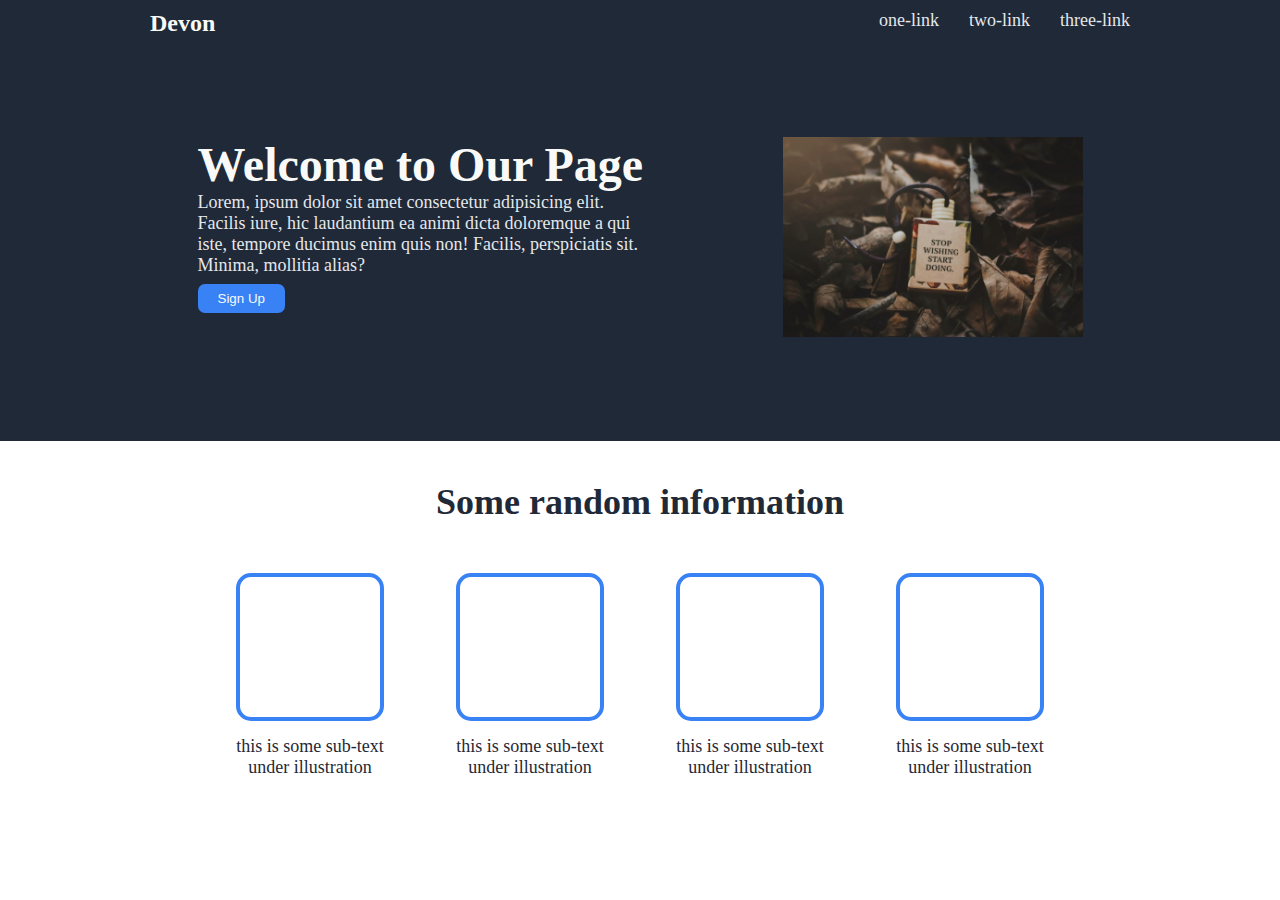
==== index.html @ 1d0a5dbd "created boxes section" ====
<!DOCTYPE html>
<html lang="en">

<head>
    <meta charset="UTF-8">
    <meta name="viewport" content="width=device-width, initial-scale=1.0">
    <link rel="stylesheet" href="style.css">
    <title>Document</title>
</head>

<body>
    <div class="header">
        <div class="header-top">
            <div class="header-logo">Devon</div>
            <ul>
                <li><a href="#">one-link</a></li>
                <li><a href="#">two-link</a></li>
                <li><a href="#">three-link</a></li>
            </ul>
        </div>
        <div class="header-body">
            <div class="header-left">
                <div class="title">
                    Welcome to Our Page
                </div>
                <div class="title-sub">
                    Lorem, ipsum dolor sit amet consectetur adipisicing elit. Facilis iure, hic laudantium ea animi dicta doloremque a qui iste, tempore ducimus enim quis non! Facilis, perspiciatis sit. Minima, mollitia alias?
                </div>
                <button>Sign Up</button>
            </div>
            <div class="header-right">
                <img src="./images/pexels-ihsan-adityawarman-2045600.jpg" alt="" srcset="">
            </div>
        </div>
    </div>
    <div class="first-section">
        <span class="info">Some random information</span>
        <div class="boxes">
            <div class="one-box">
                <div class="square"></div>
                <span class="sub-text">this is some sub-text under illustration</span>
            </div>
            <div class="one-box">
                <div class="square"></div>
                <span class="sub-text">this is some sub-text under illustration</span>
            </div>
            <div class="one-box">
                <div class="square"></div>
                <span class="sub-text">this is some sub-text under illustration</span>
            </div>
            <div class="one-box">
                <div class="square"></div>
                <span class="sub-text">this is some sub-text under illustration</span>
            </div>
        </div>
    </div>
</body>

</html>
---- style.css ----
*{
    margin: 0;
    padding: 0;
}
.header{
    color: white;
    background-color: #1f2937;
}
.header-top{
    display: flex;
    justify-content: space-between;
    margin: 0 150px;
    padding-top: 10px;
}
ul{
    display: flex;
    list-style-type: none;
    gap: 30px;
}
a{
    text-decoration: none;
    color: #e5e7eb;
    font-size: 18px;
}
.header-logo{
    font-size: 24px;
    color: #f9faf8;
    font-weight: 700;
}
.title{
    font-size: 48px;
    font-weight: 800;
    color: #f9faf8;
    max-width: 450px;
}
.title-sub{
    font-size: 18px;
    color: #e5e7eb;
    max-width: 450px;
}
.header-body{
    display: flex;
    padding: 100px 150px;
    justify-content: space-around;
    gap: 40px;
}
.header-right img{
    max-height: 200px;
}
button{
    border-radius: 7px;
    background-color: #3882f6;
    padding: 7px 20px;
    margin-top: 8px;
    border: none;
    color: #f9faf8;
}
.first-section{
    text-align: center;
    margin-top: 40px;
    color: #1f2937;
}
.info{
    font-size: 36px;
    font-weight: 800;
}
.boxes{
    display: flex;
    justify-content: center;
    align-items: center;
    margin: 50px 80px 100px 80px;
    gap: 20px;
}
.one-box{
    display: flex;
    flex-direction: column;
    align-items: center;
    max-width: 200px;
}
.square{
    border: 4px solid #3882f6;
    height: 140px;
    width: 140px;
    border-radius: 15px;
}
.sub-text{
    padding: 15px;
    font-size: 18px;
}
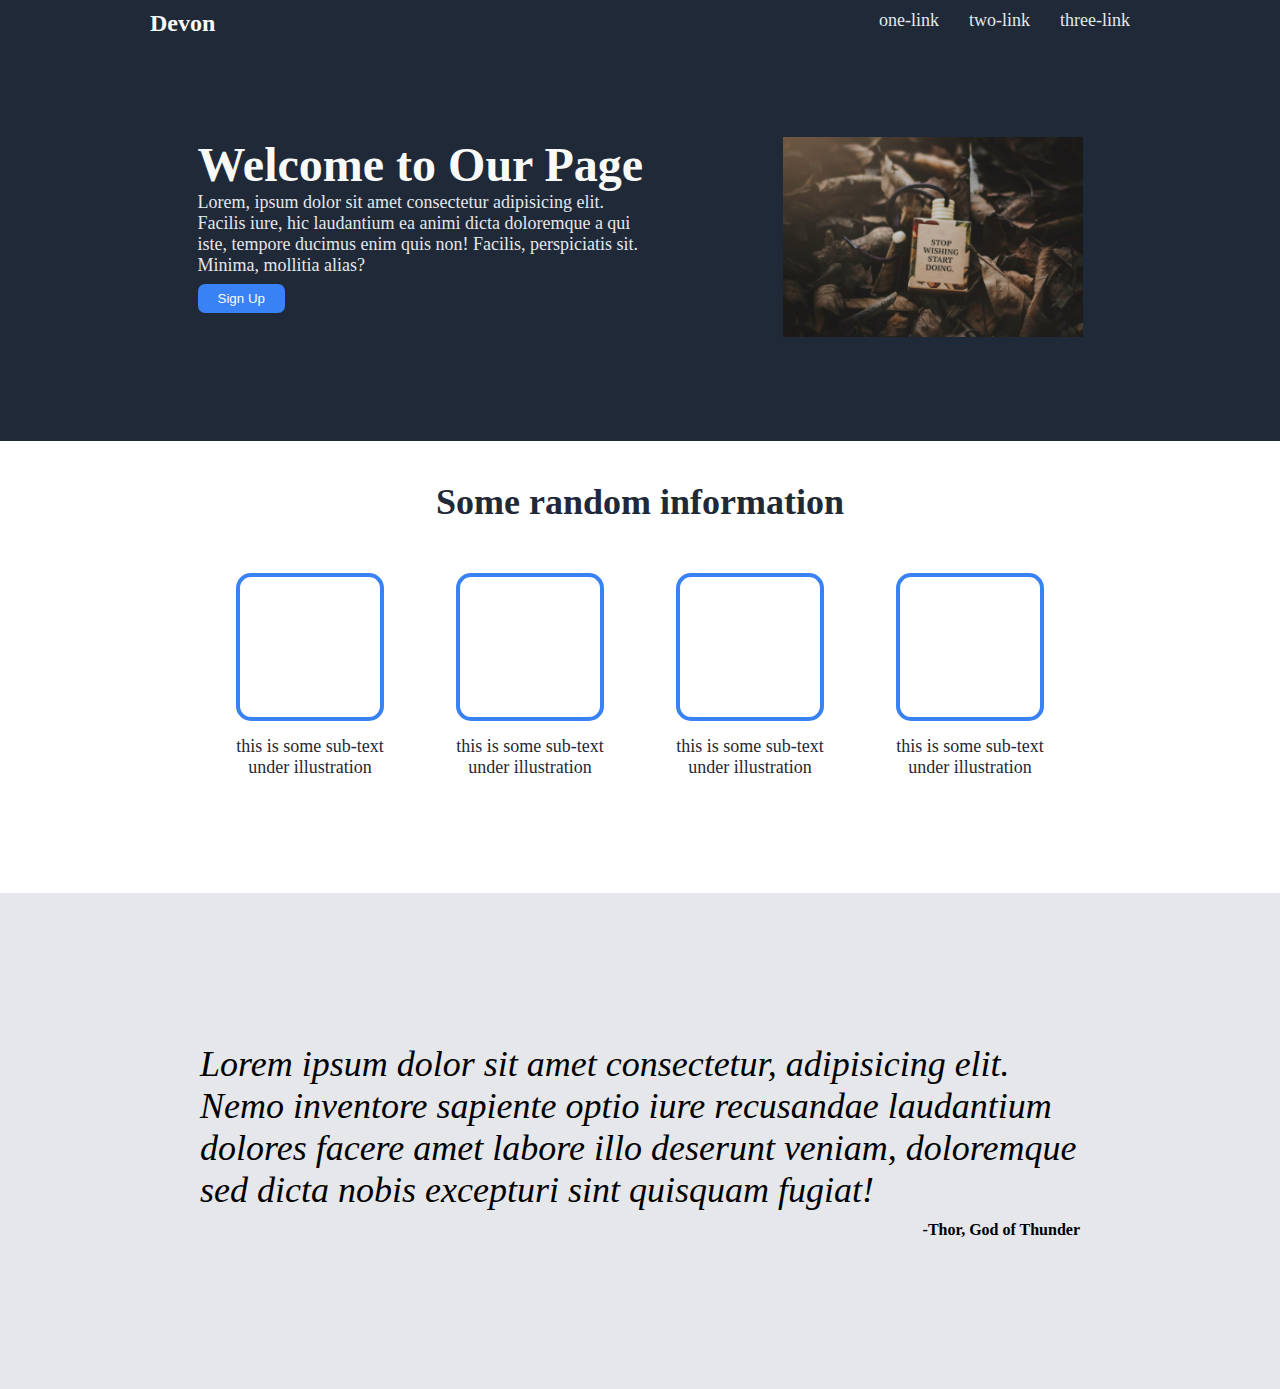
==== commit b4bab9de: "created quotes section" ====
--- a/index.html
+++ b/index.html
@@ -54,6 +54,12 @@
             </div>
         </div>
     </div>
+    <div class="second-section">
+        <div class="quote">
+            Lorem ipsum dolor sit amet consectetur, adipisicing elit. Nemo inventore sapiente optio iure recusandae laudantium dolores facere amet labore illo deserunt veniam, doloremque sed dicta nobis excepturi sint quisquam fugiat!
+        </div>
+        <span class="author">-Thor, God of Thunder</span>
+    </div>
 </body>
 
 </html>--- a/style.css
+++ b/style.css
@@ -86,4 +86,19 @@
 .sub-text{
     padding: 15px;
     font-size: 18px;
+}
+.second-section{
+    background-color: #e5e7eb;
+    padding: 150px 200px;
+    display: flex;
+    flex-direction: column;
+    gap: 10px;
+}
+.quote{
+    font-size: 36px;
+    font-style: italic;
+}
+.author{
+    font-weight: bold;
+    align-self: flex-end;
 }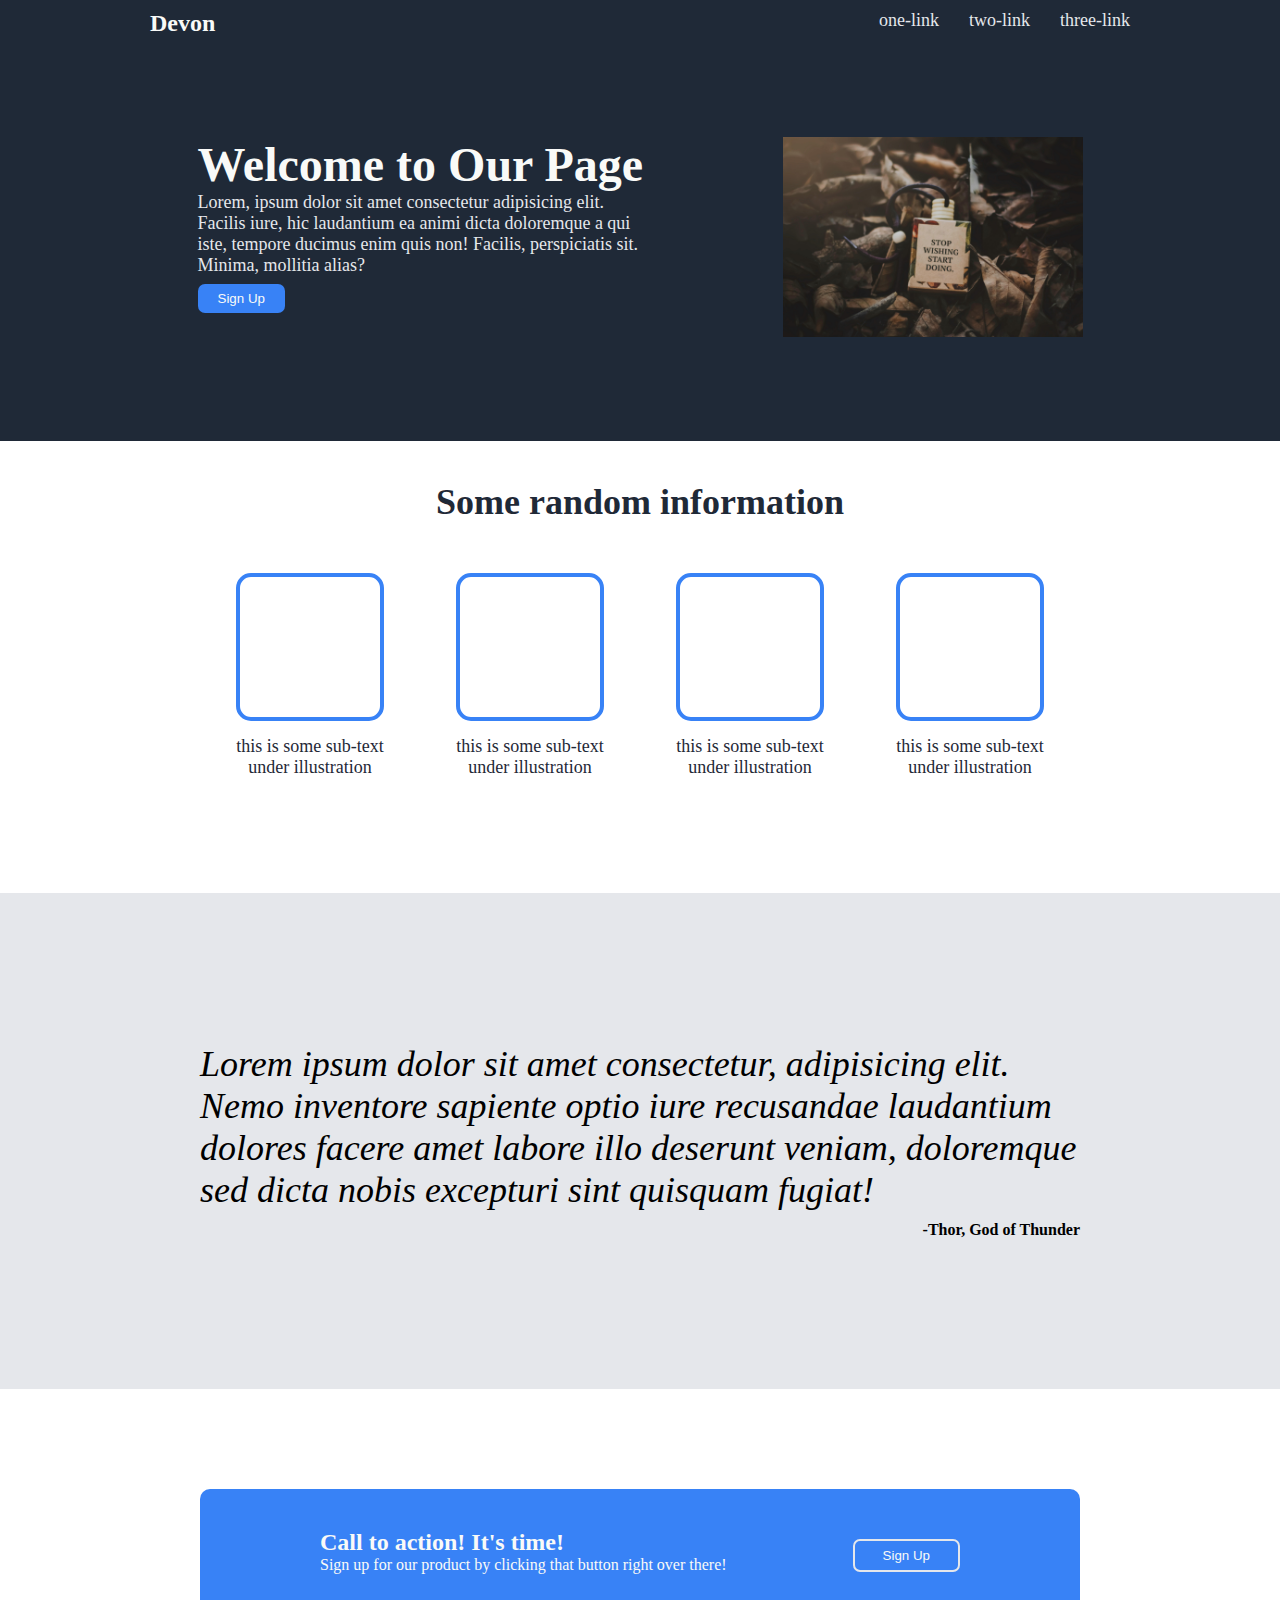
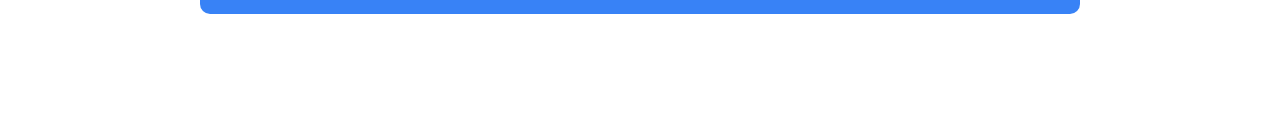
==== commit 82164e68: "blue box section" ====
--- a/index.html
+++ b/index.html
@@ -60,6 +60,15 @@
         </div>
         <span class="author">-Thor, God of Thunder</span>
     </div>
+    <div class="third-section">
+        <div class="blue-box">
+            <div>
+                <h2>Call to action! It's time!</h2>
+                <span>Sign up for our product by clicking that button right over there!</span>
+            </div>
+            <button class="blue-box-button">Sign Up</button>
+        </div>
+    </div>
 </body>
 
 </html>--- a/style.css
+++ b/style.css
@@ -101,4 +101,21 @@
 .author{
     font-weight: bold;
     align-self: flex-end;
+}
+.third-section{
+    padding: 100px 200px;
+}
+.blue-box{
+    background-color: #3882f6;
+    color:#f9faf8;
+    padding: 40px 120px;
+    display: flex;
+    justify-content: space-between;
+    align-items: center;
+    border-radius: 10px;
+}
+.blue-box-button{
+    border: 2px solid #e5e7eb;
+    border-radius: 7px;
+    padding: 7px 28px;
 }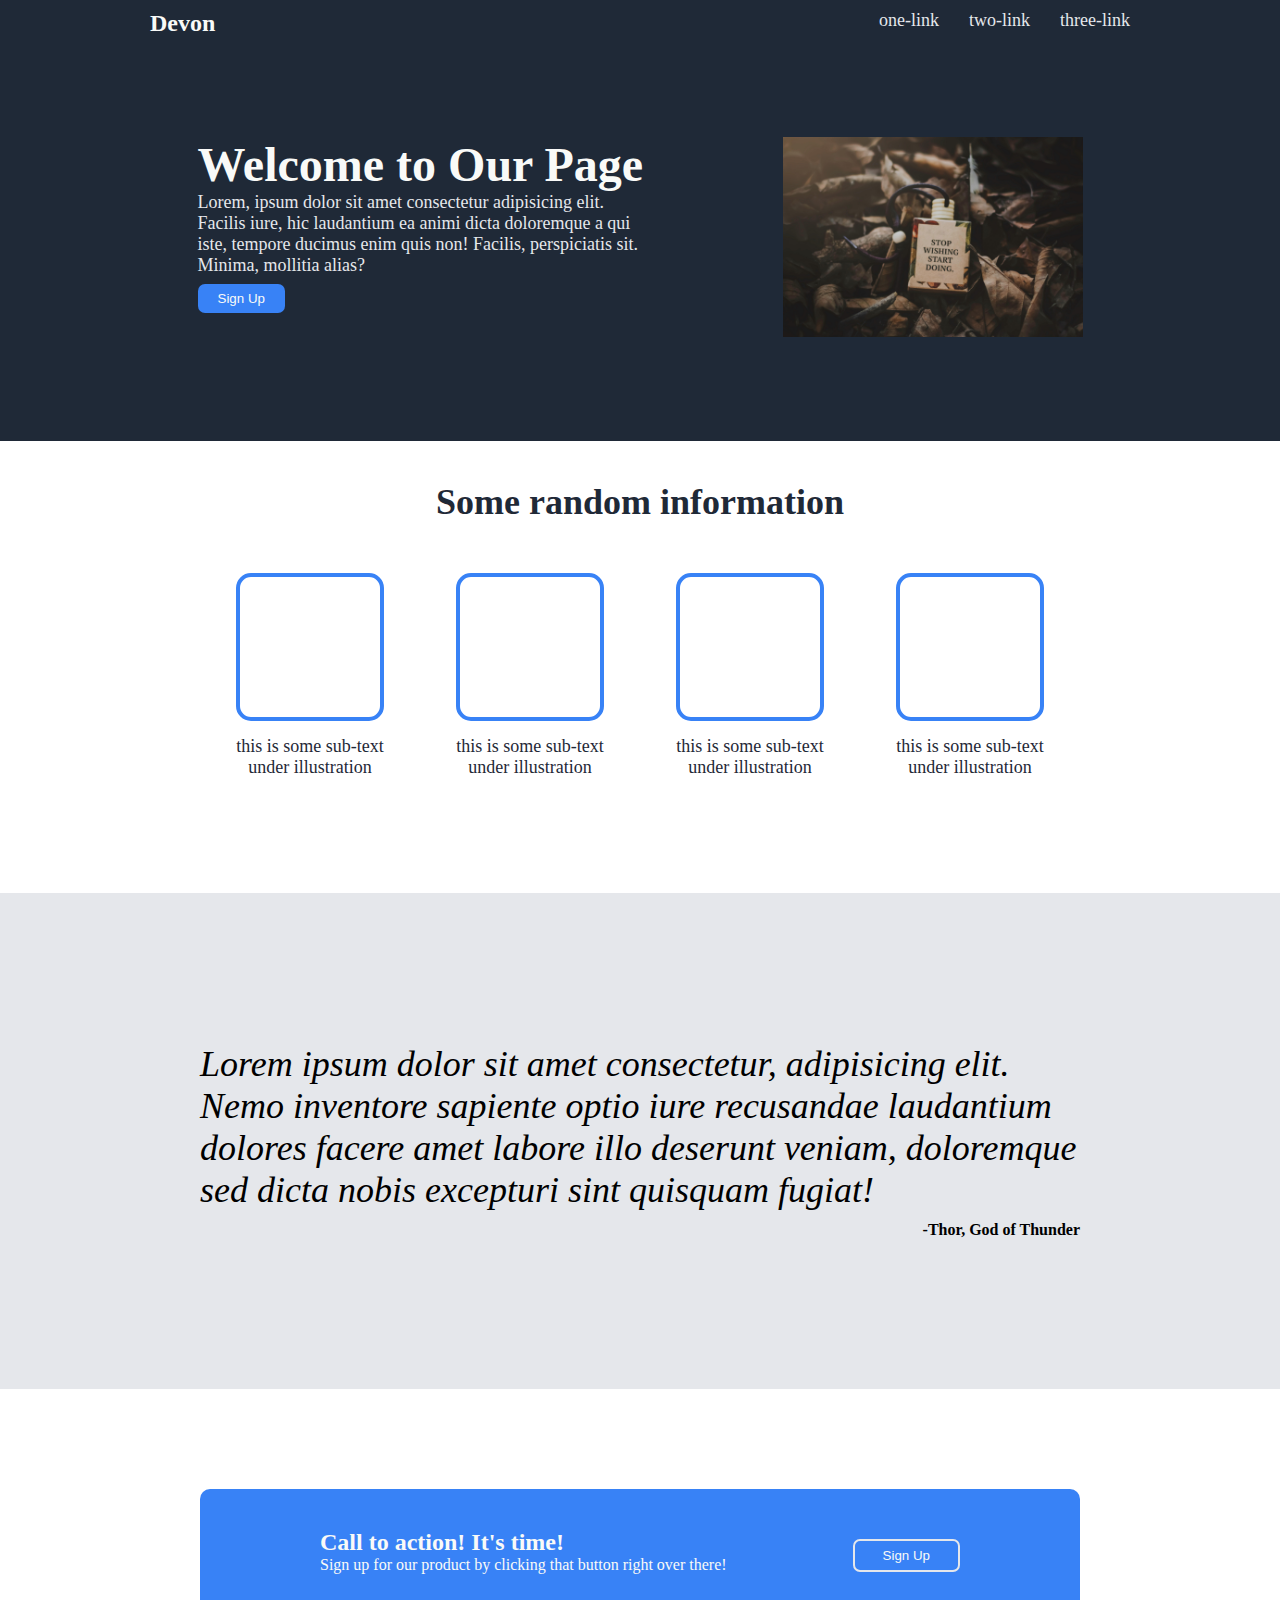
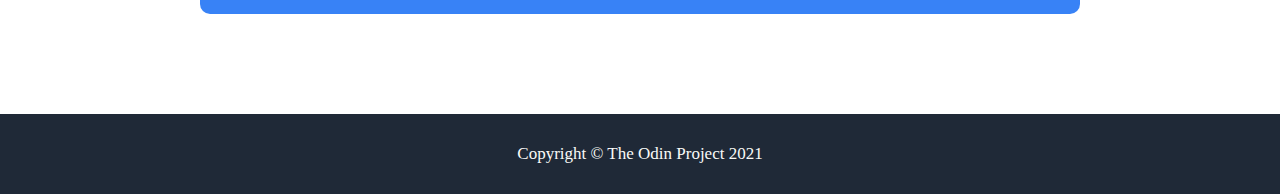
==== commit ab678e66: "created footer" ====
--- a/index.html
+++ b/index.html
@@ -69,6 +69,9 @@
             <button class="blue-box-button">Sign Up</button>
         </div>
     </div>
+    <div class="footer">
+        <span>Copyright &copy; The Odin Project 2021</span>
+    </div>
 </body>
 
 </html>--- a/style.css
+++ b/style.css
@@ -118,4 +118,13 @@
     border: 2px solid #e5e7eb;
     border-radius: 7px;
     padding: 7px 28px;
+}
+.footer{
+    background-color: #1f2937;
+    color: #f9faf8;
+    display: flex;
+    justify-content: center;
+    align-items: center;
+    padding: 30px;
+    font-size: 17px;
 }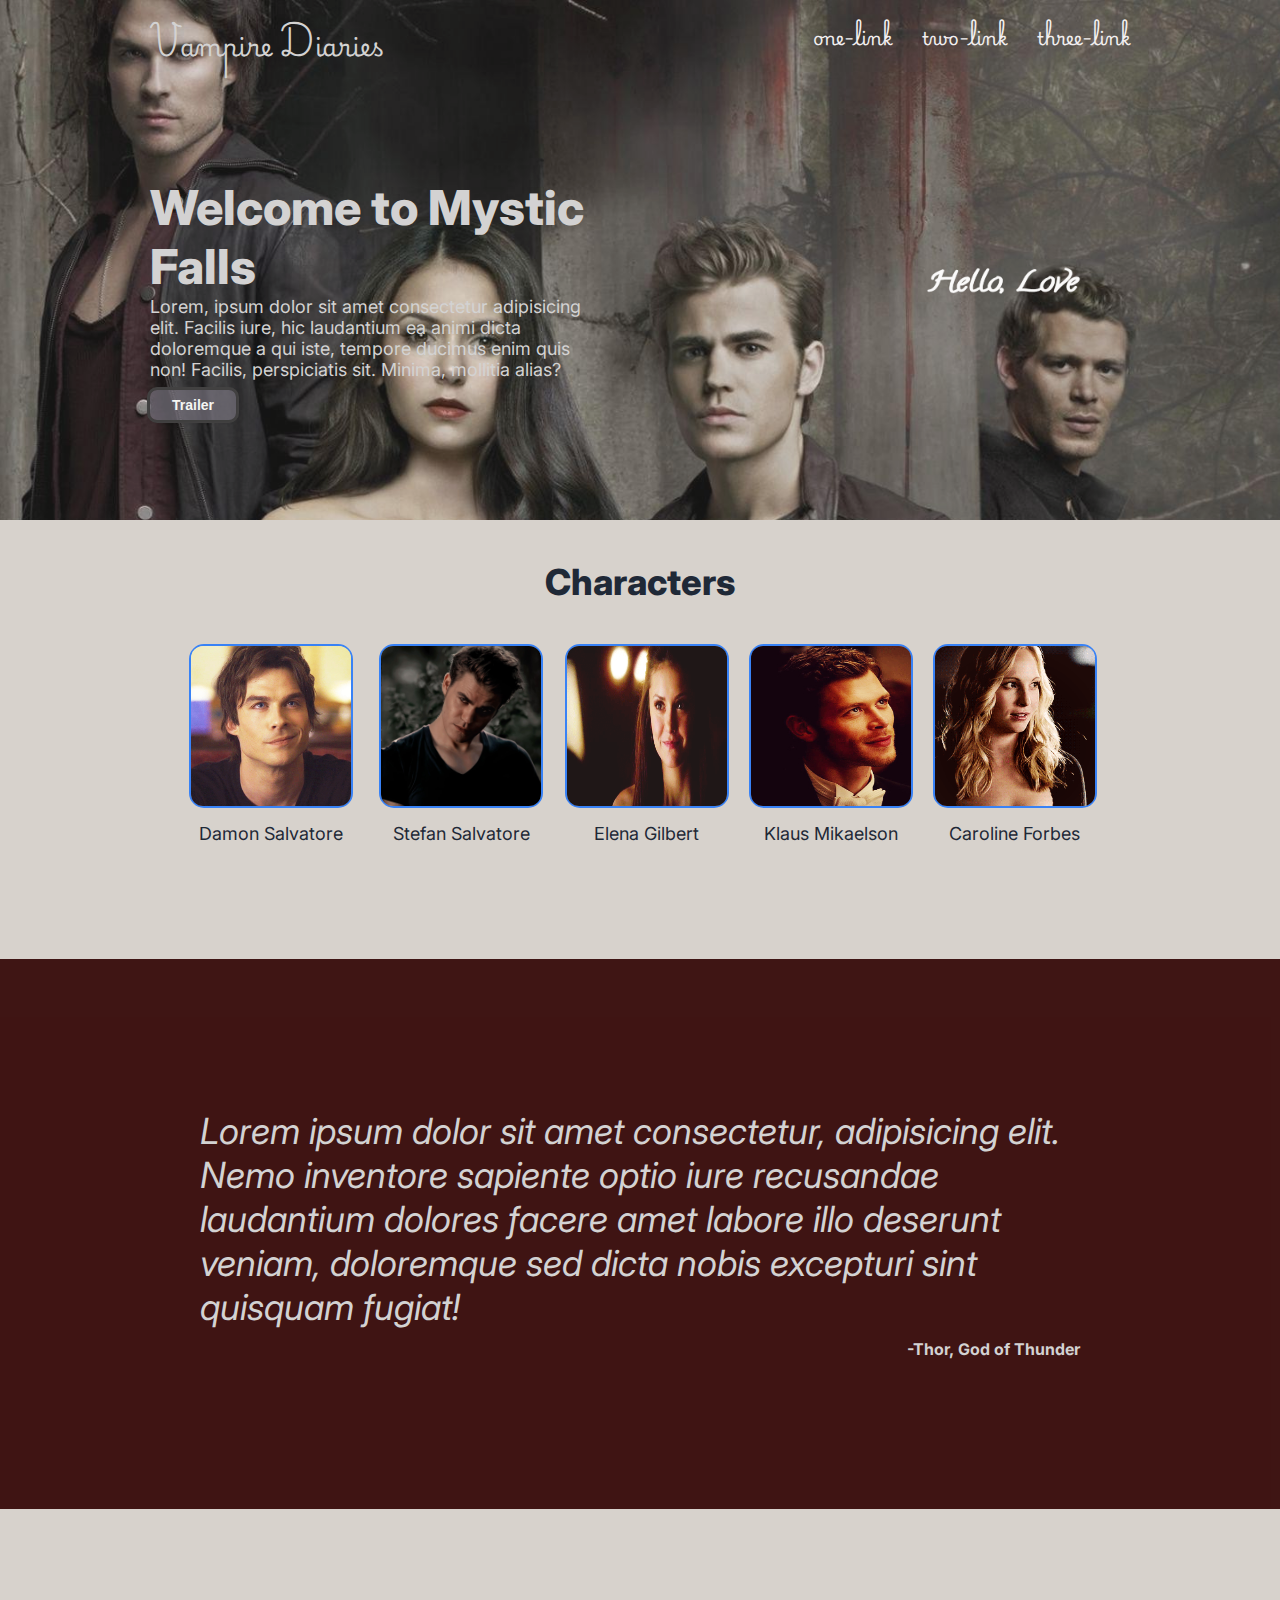
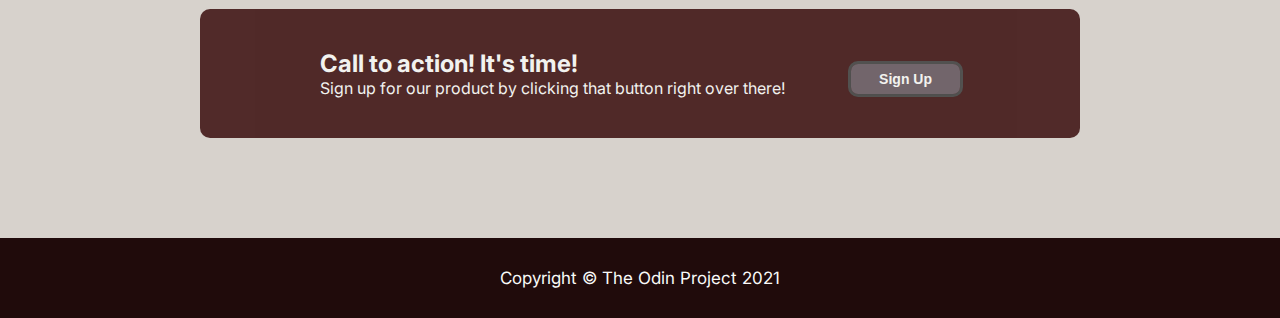
==== commit 7acf6612: "Changing to Vampire Diaries theme" ====
--- a/index.html
+++ b/index.html
@@ -5,13 +5,13 @@
     <meta charset="UTF-8">
     <meta name="viewport" content="width=device-width, initial-scale=1.0">
     <link rel="stylesheet" href="style.css">
-    <title>Document</title>
+    <title>The Vampire Diaries</title>
 </head>
 
 <body>
     <div class="header">
         <div class="header-top">
-            <div class="header-logo">Devon</div>
+            <div class="header-logo">Vampire Diaries</div>
             <ul>
                 <li><a href="#">one-link</a></li>
                 <li><a href="#">two-link</a></li>
@@ -21,36 +21,40 @@
         <div class="header-body">
             <div class="header-left">
                 <div class="title">
-                    Welcome to Our Page
+                    Welcome to Mystic Falls
                 </div>
                 <div class="title-sub">
                     Lorem, ipsum dolor sit amet consectetur adipisicing elit. Facilis iure, hic laudantium ea animi dicta doloremque a qui iste, tempore ducimus enim quis non! Facilis, perspiciatis sit. Minima, mollitia alias?
                 </div>
-                <button>Sign Up</button>
+                <button>Trailer</button>
             </div>
             <div class="header-right">
-                <img src="./images/pexels-ihsan-adityawarman-2045600.jpg" alt="" srcset="">
+                <img src="./images/hlo.png" alt="" srcset="">
             </div>
         </div>
     </div>
     <div class="first-section">
-        <span class="info">Some random information</span>
+        <span class="info">Characters</span>
         <div class="boxes">
             <div class="one-box">
-                <div class="square"></div>
-                <span class="sub-text">this is some sub-text under illustration</span>
+                <div class="square"><img src="./images/dam.gif" alt="" class="gifs"></div>
+                <span class="sub-text">Damon Salvatore</span>
             </div>
             <div class="one-box">
-                <div class="square"></div>
-                <span class="sub-text">this is some sub-text under illustration</span>
+                <div class="square"><img src="./images/stefen.jpg" alt="" class="gifs"></div>
+                <span class="sub-text">Stefan Salvatore</span>
             </div>
             <div class="one-box">
-                <div class="square"></div>
-                <span class="sub-text">this is some sub-text under illustration</span>
+                <div class="square"><img src="./images/elena.gif" alt="" class="gifs"></div>
+                <span class="sub-text">Elena Gilbert</span>
             </div>
             <div class="one-box">
-                <div class="square"></div>
-                <span class="sub-text">this is some sub-text under illustration</span>
+                <div class="square"><img src="./images/klaus.jpg" alt="" class="gifs"></div>
+                <span class="sub-text">Klaus Mikaelson</span>
+            </div>
+            <div class="one-box">
+                <div class="square"><img src="./images/caroline.gif" alt="" class="gifs"></div>
+                <span class="sub-text">Caroline Forbes</span>
             </div>
         </div>
     </div>
--- a/style.css
+++ b/style.css
@@ -1,16 +1,40 @@
+@import url('https://fonts.googleapis.com/css2?family=Inter:ital,opsz,wght@0,14..32,100..900;1,14..32,100..900&display=swap');
+@import url('https://fonts.googleapis.com/css2?family=Inter:ital,opsz,wght@0,14..32,100..900;1,14..32,100..900&family=Playwrite+FR+Trad:wght@100..400&display=swap');
 *{
     margin: 0;
     padding: 0;
 }
+body{
+    font-family: "Inter", sans-serif;
+    font-optical-sizing: auto;
+    font-style: normal;
+    background-color: #d7d2cc;
+    color: #d3d3d3;
+}
 .header{
-    color: white;
-    background-color: #1f2937;
+    background: #200122;  
+background: -webkit-linear-gradient(to left, #6f0000, #200122);  
+background: linear-gradient(to left, #6f0000, #200122);
+opacity: 0.9;
+background-image: url("./images/vmp1.png");
+
+  /* Set a specific height */
+  height: 100%;
+
+  /* Create the parallax scrolling effect */
+  background-attachment: fixed;
+  background-position:center;
+  background-repeat: no-repeat;
+  background-size:cover;
 }
 .header-top{
     display: flex;
     justify-content: space-between;
     margin: 0 150px;
     padding-top: 10px;
+    font-family: "Playwrite FR Trad", cursive;
+    font-optical-sizing: auto;
+    font-style: normal;
 }
 ul{
     display: flex;
@@ -19,41 +43,41 @@
 }
 a{
     text-decoration: none;
-    color: #e5e7eb;
+    color: #f5f3f4;
     font-size: 18px;
 }
 .header-logo{
     font-size: 24px;
-    color: #f9faf8;
     font-weight: 700;
 }
 .title{
     font-size: 48px;
     font-weight: 800;
-    color: #f9faf8;
     max-width: 450px;
 }
 .title-sub{
     font-size: 18px;
-    color: #e5e7eb;
     max-width: 450px;
 }
 .header-body{
     display: flex;
     padding: 100px 150px;
-    justify-content: space-around;
-    gap: 40px;
+    justify-content: space-between;
+    gap: 20px;
 }
 .header-right img{
     max-height: 200px;
 }
 button{
     border-radius: 7px;
-    background-color: #3882f6;
-    padding: 7px 20px;
-    margin-top: 8px;
+    background-color: #6d6875b5;
+    padding: 7px 22px;
+    margin-top: 10px;
     border: none;
     color: #f9faf8;
+    font-weight: 700;
+    font-size: 14px;
+    box-shadow: rgba(0, 0, 0, 0.16) 0px 1px 4px, rgb(51, 51, 51) 0px 0px 0px 3px;
 }
 .first-section{
     text-align: center;
@@ -68,7 +92,7 @@
     display: flex;
     justify-content: center;
     align-items: center;
-    margin: 50px 80px 100px 80px;
+    margin: 40px 70px 100px 70px;
     gap: 20px;
 }
 .one-box{
@@ -77,10 +101,16 @@
     align-items: center;
     max-width: 200px;
 }
+.gifs{
+    width: 100%;
+    height: 100%;
+    object-fit:fill;
+    border-radius: 12px;
+}
 .square{
-    border: 4px solid #3882f6;
-    height: 140px;
-    width: 140px;
+    border: 2px solid #3882f6;
+    height: 160px;
+    width: 160px;
     border-radius: 15px;
 }
 .sub-text{
@@ -88,10 +118,11 @@
     font-size: 18px;
 }
 .second-section{
-    background-color: #e5e7eb;
+    background-color: #2f0000;
     padding: 150px 200px;
     display: flex;
     flex-direction: column;
+    opacity: 0.9;
     gap: 10px;
 }
 .quote{
@@ -104,9 +135,10 @@
 }
 .third-section{
     padding: 100px 200px;
+    opacity: 0.8;
 }
 .blue-box{
-    background-color: #3882f6;
+    background-color: #2F0000;
     color:#f9faf8;
     padding: 40px 120px;
     display: flex;
@@ -115,12 +147,11 @@
     border-radius: 10px;
 }
 .blue-box-button{
-    border: 2px solid #e5e7eb;
     border-radius: 7px;
     padding: 7px 28px;
 }
 .footer{
-    background-color: #1f2937;
+    background-color: #200b0b;
     color: #f9faf8;
     display: flex;
     justify-content: center;
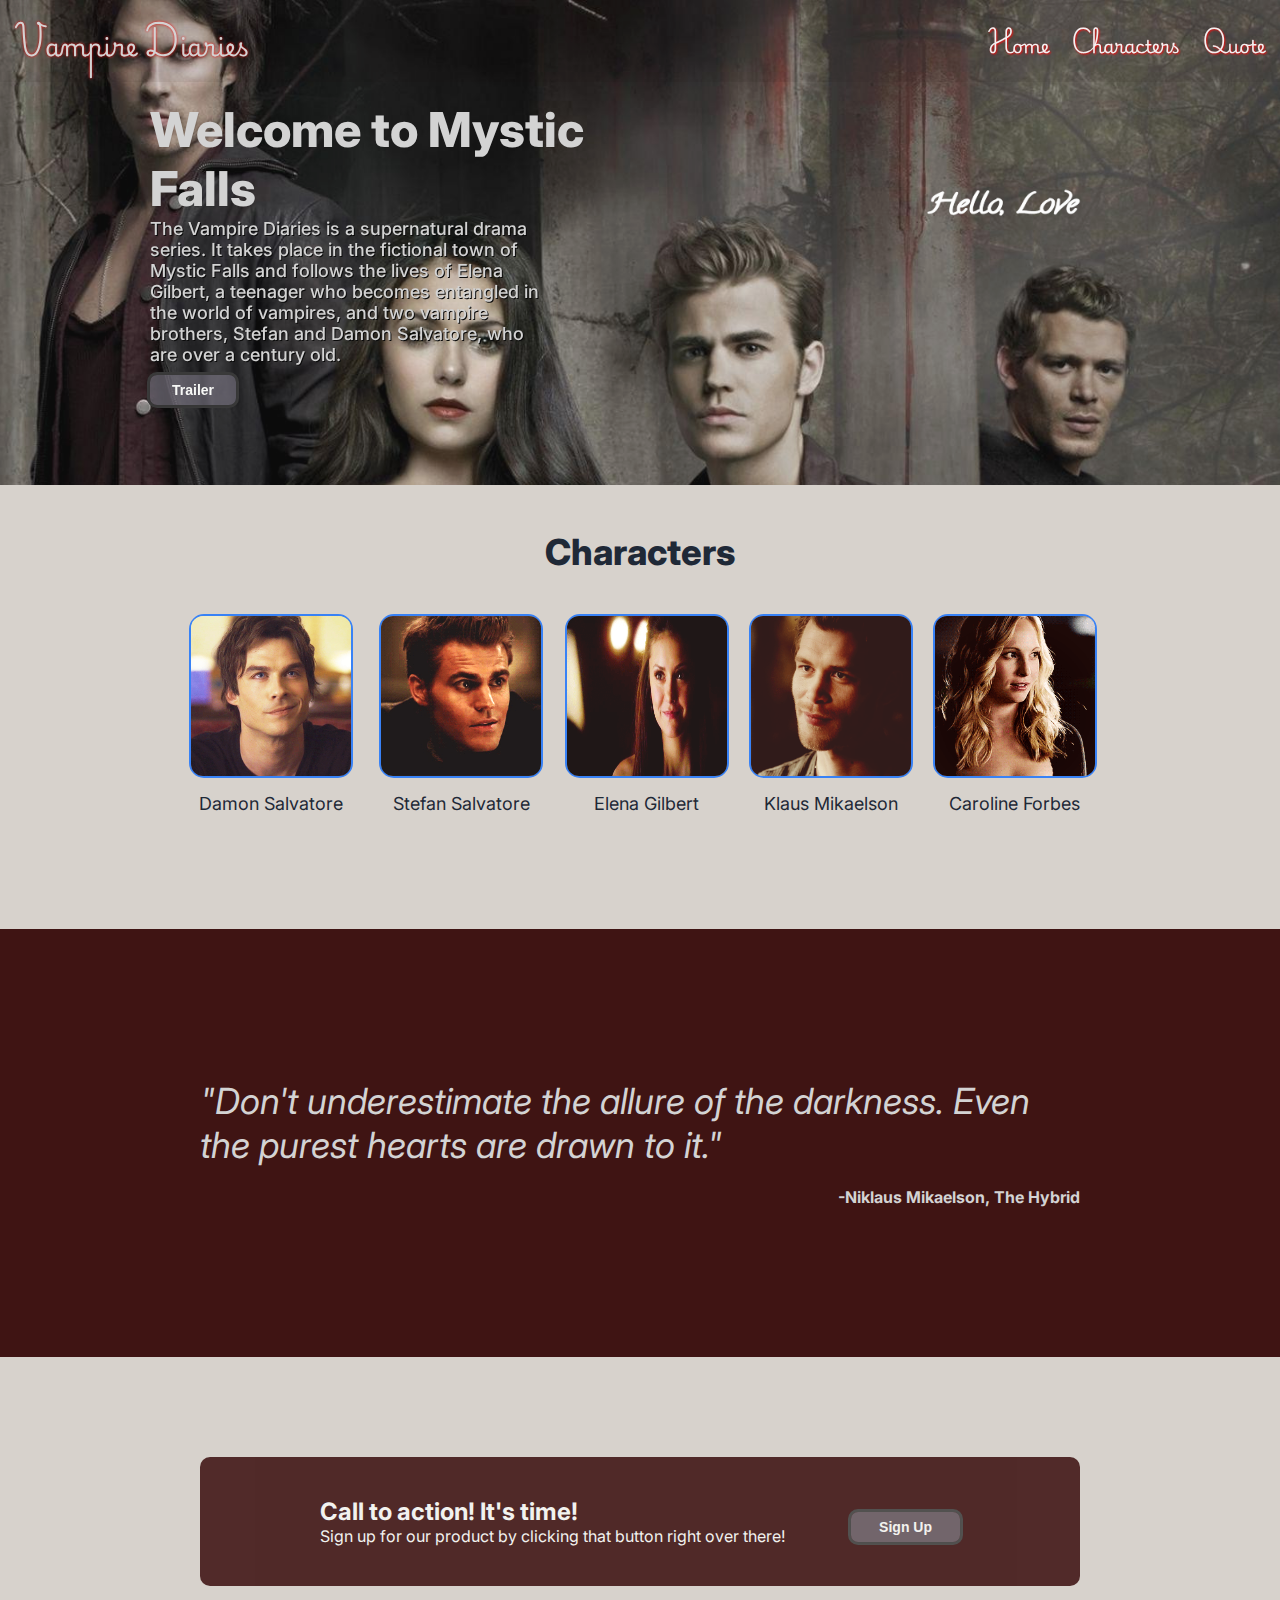
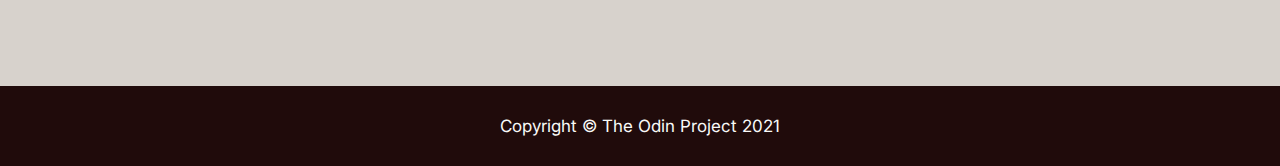
==== commit f748a75a: "Gifs added, styles changed" ====
--- a/index.html
+++ b/index.html
@@ -13,9 +13,9 @@
         <div class="header-top">
             <div class="header-logo">Vampire Diaries</div>
             <ul>
-                <li><a href="#">one-link</a></li>
-                <li><a href="#">two-link</a></li>
-                <li><a href="#">three-link</a></li>
+                <li><a href="#">Home</a></li>
+                <li><a href="#characters">Characters</a></li>
+                <li><a href="#quote">Quote</a></li>
             </ul>
         </div>
         <div class="header-body">
@@ -24,7 +24,7 @@
                     Welcome to Mystic Falls
                 </div>
                 <div class="title-sub">
-                    Lorem, ipsum dolor sit amet consectetur adipisicing elit. Facilis iure, hic laudantium ea animi dicta doloremque a qui iste, tempore ducimus enim quis non! Facilis, perspiciatis sit. Minima, mollitia alias?
+                    The Vampire Diaries is a supernatural drama series. It takes place in the fictional town of Mystic Falls and follows the lives of Elena Gilbert, a teenager who becomes entangled in the world of vampires, and two vampire brothers, Stefan and Damon Salvatore, who are over a century old. 
                 </div>
                 <button>Trailer</button>
             </div>
@@ -33,7 +33,7 @@
             </div>
         </div>
     </div>
-    <div class="first-section">
+    <div class="first-section" id="characters">
         <span class="info">Characters</span>
         <div class="boxes">
             <div class="one-box">
@@ -41,7 +41,7 @@
                 <span class="sub-text">Damon Salvatore</span>
             </div>
             <div class="one-box">
-                <div class="square"><img src="./images/stefen.jpg" alt="" class="gifs"></div>
+                <div class="square"><img src="./images/stefan.gif" alt="" class="gifs"></div>
                 <span class="sub-text">Stefan Salvatore</span>
             </div>
             <div class="one-box">
@@ -49,7 +49,7 @@
                 <span class="sub-text">Elena Gilbert</span>
             </div>
             <div class="one-box">
-                <div class="square"><img src="./images/klaus.jpg" alt="" class="gifs"></div>
+                <div class="square"><img src="./images/klaus.gif" alt="" class="gifs"></div>
                 <span class="sub-text">Klaus Mikaelson</span>
             </div>
             <div class="one-box">
@@ -58,19 +58,19 @@
             </div>
         </div>
     </div>
-    <div class="second-section">
+    <div class="second-section" id="quote">
         <div class="quote">
-            Lorem ipsum dolor sit amet consectetur, adipisicing elit. Nemo inventore sapiente optio iure recusandae laudantium dolores facere amet labore illo deserunt veniam, doloremque sed dicta nobis excepturi sint quisquam fugiat!
+            "Don't underestimate the allure of the darkness. Even the purest hearts are drawn to it."
         </div>
-        <span class="author">-Thor, God of Thunder</span>
+        <span class="author">-Niklaus Mikaelson, The Hybrid</span>
     </div>
     <div class="third-section">
-        <div class="blue-box">
+        <div class="red-box">
             <div>
                 <h2>Call to action! It's time!</h2>
                 <span>Sign up for our product by clicking that button right over there!</span>
             </div>
-            <button class="blue-box-button">Sign Up</button>
+            <button class="red-box-button">Sign Up</button>
         </div>
     </div>
     <div class="footer">
--- a/style.css
+++ b/style.css
@@ -1,74 +1,94 @@
 @import url('https://fonts.googleapis.com/css2?family=Inter:ital,opsz,wght@0,14..32,100..900;1,14..32,100..900&display=swap');
 @import url('https://fonts.googleapis.com/css2?family=Inter:ital,opsz,wght@0,14..32,100..900;1,14..32,100..900&family=Playwrite+FR+Trad:wght@100..400&display=swap');
-*{
+
+* {
     margin: 0;
     padding: 0;
 }
-body{
+
+body {
     font-family: "Inter", sans-serif;
     font-optical-sizing: auto;
     font-style: normal;
     background-color: #d7d2cc;
     color: #d3d3d3;
 }
-.header{
-    background: #200122;  
-background: -webkit-linear-gradient(to left, #6f0000, #200122);  
-background: linear-gradient(to left, #6f0000, #200122);
-opacity: 0.9;
-background-image: url("./images/vmp1.png");
 
-  /* Set a specific height */
-  height: 100%;
+.header {
+    background: #200122;
+    background: -webkit-linear-gradient(to left, #6f0000, #200122);
+    background: linear-gradient(to left, #6f0000, #200122);
+    opacity: 0.95;
+    background-image: url("./images/vampire.png");
+    height: 100%;
 
-  /* Create the parallax scrolling effect */
-  background-attachment: fixed;
-  background-position:center;
-  background-repeat: no-repeat;
-  background-size:cover;
+    /*parallax scrolling effect */
+    background-attachment: fixed;
+    background-position: center;
+    background-repeat: no-repeat;
+    background-size: cover;
 }
-.header-top{
+
+.header-top {
     display: flex;
     justify-content: space-between;
-    margin: 0 150px;
-    padding-top: 10px;
+    padding: 10px 0 4px 15px;
     font-family: "Playwrite FR Trad", cursive;
     font-optical-sizing: auto;
     font-style: normal;
+    position: fixed;
+    width: 100%;
+    background-color: rgba(20, 5, 5, 0.066);
 }
-ul{
+
+ul {
     display: flex;
     list-style-type: none;
-    gap: 30px;
+    gap: 22px;
+    padding-right: 30px;
+    align-items: center;
 }
-a{
+
+a {
     text-decoration: none;
     color: #f5f3f4;
     font-size: 18px;
+    font-weight: 600;
+    text-shadow: 1px 1px 2px red;
 }
-.header-logo{
+
+.header-logo {
     font-size: 24px;
     font-weight: 700;
+    text-shadow: 0px 0px 3px red;
 }
-.title{
+
+.title {
     font-size: 48px;
     font-weight: 800;
     max-width: 450px;
+    text-shadow: 1px 1px rgba(0, 0, 0, 0.08);
 }
-.title-sub{
+
+.title-sub {
     font-size: 18px;
-    max-width: 450px;
+    max-width: 390px;
+    font-weight: 500;
+    text-shadow: 1px 1px black;
 }
-.header-body{
+
+.header-body {
     display: flex;
-    padding: 100px 150px;
+    padding: 100px 150px 80px 150px;
     justify-content: space-between;
     gap: 20px;
 }
-.header-right img{
+
+.header-right img {
     max-height: 200px;
 }
-button{
+
+button {
     border-radius: 7px;
     background-color: #6d6875b5;
     padding: 7px 22px;
@@ -79,78 +99,92 @@
     font-size: 14px;
     box-shadow: rgba(0, 0, 0, 0.16) 0px 1px 4px, rgb(51, 51, 51) 0px 0px 0px 3px;
 }
-.first-section{
+
+.first-section {
     text-align: center;
-    margin-top: 40px;
+    margin-top: 45px;
     color: #1f2937;
 }
-.info{
+
+.info {
     font-size: 36px;
     font-weight: 800;
 }
-.boxes{
+
+.boxes {
     display: flex;
     justify-content: center;
     align-items: center;
     margin: 40px 70px 100px 70px;
     gap: 20px;
 }
-.one-box{
+
+.one-box {
     display: flex;
     flex-direction: column;
     align-items: center;
     max-width: 200px;
 }
-.gifs{
+
+.gifs {
     width: 100%;
     height: 100%;
-    object-fit:fill;
+    object-fit: fill;
     border-radius: 12px;
 }
-.square{
+
+.square {
     border: 2px solid #3882f6;
     height: 160px;
     width: 160px;
     border-radius: 15px;
 }
-.sub-text{
+
+.sub-text {
     padding: 15px;
     font-size: 18px;
 }
-.second-section{
-    background-color: #2f0000;
+
+.second-section {
+    background-color: #2f0000e7;
     padding: 150px 200px;
     display: flex;
     flex-direction: column;
-    opacity: 0.9;
-    gap: 10px;
+    gap: 20px;
 }
-.quote{
+
+.quote {
     font-size: 36px;
     font-style: italic;
 }
-.author{
+
+.author {
     font-weight: bold;
     align-self: flex-end;
 }
-.third-section{
+
+.third-section {
     padding: 100px 200px;
     opacity: 0.8;
 }
-.blue-box{
+
+.red-box {
     background-color: #2F0000;
-    color:#f9faf8;
+    color: #f9faf8;
     padding: 40px 120px;
     display: flex;
     justify-content: space-between;
     align-items: center;
     border-radius: 10px;
+    gap: 15px;
 }
-.blue-box-button{
+
+.red-box-button {
     border-radius: 7px;
     padding: 7px 28px;
 }
-.footer{
+
+.footer {
     background-color: #200b0b;
     color: #f9faf8;
     display: flex;
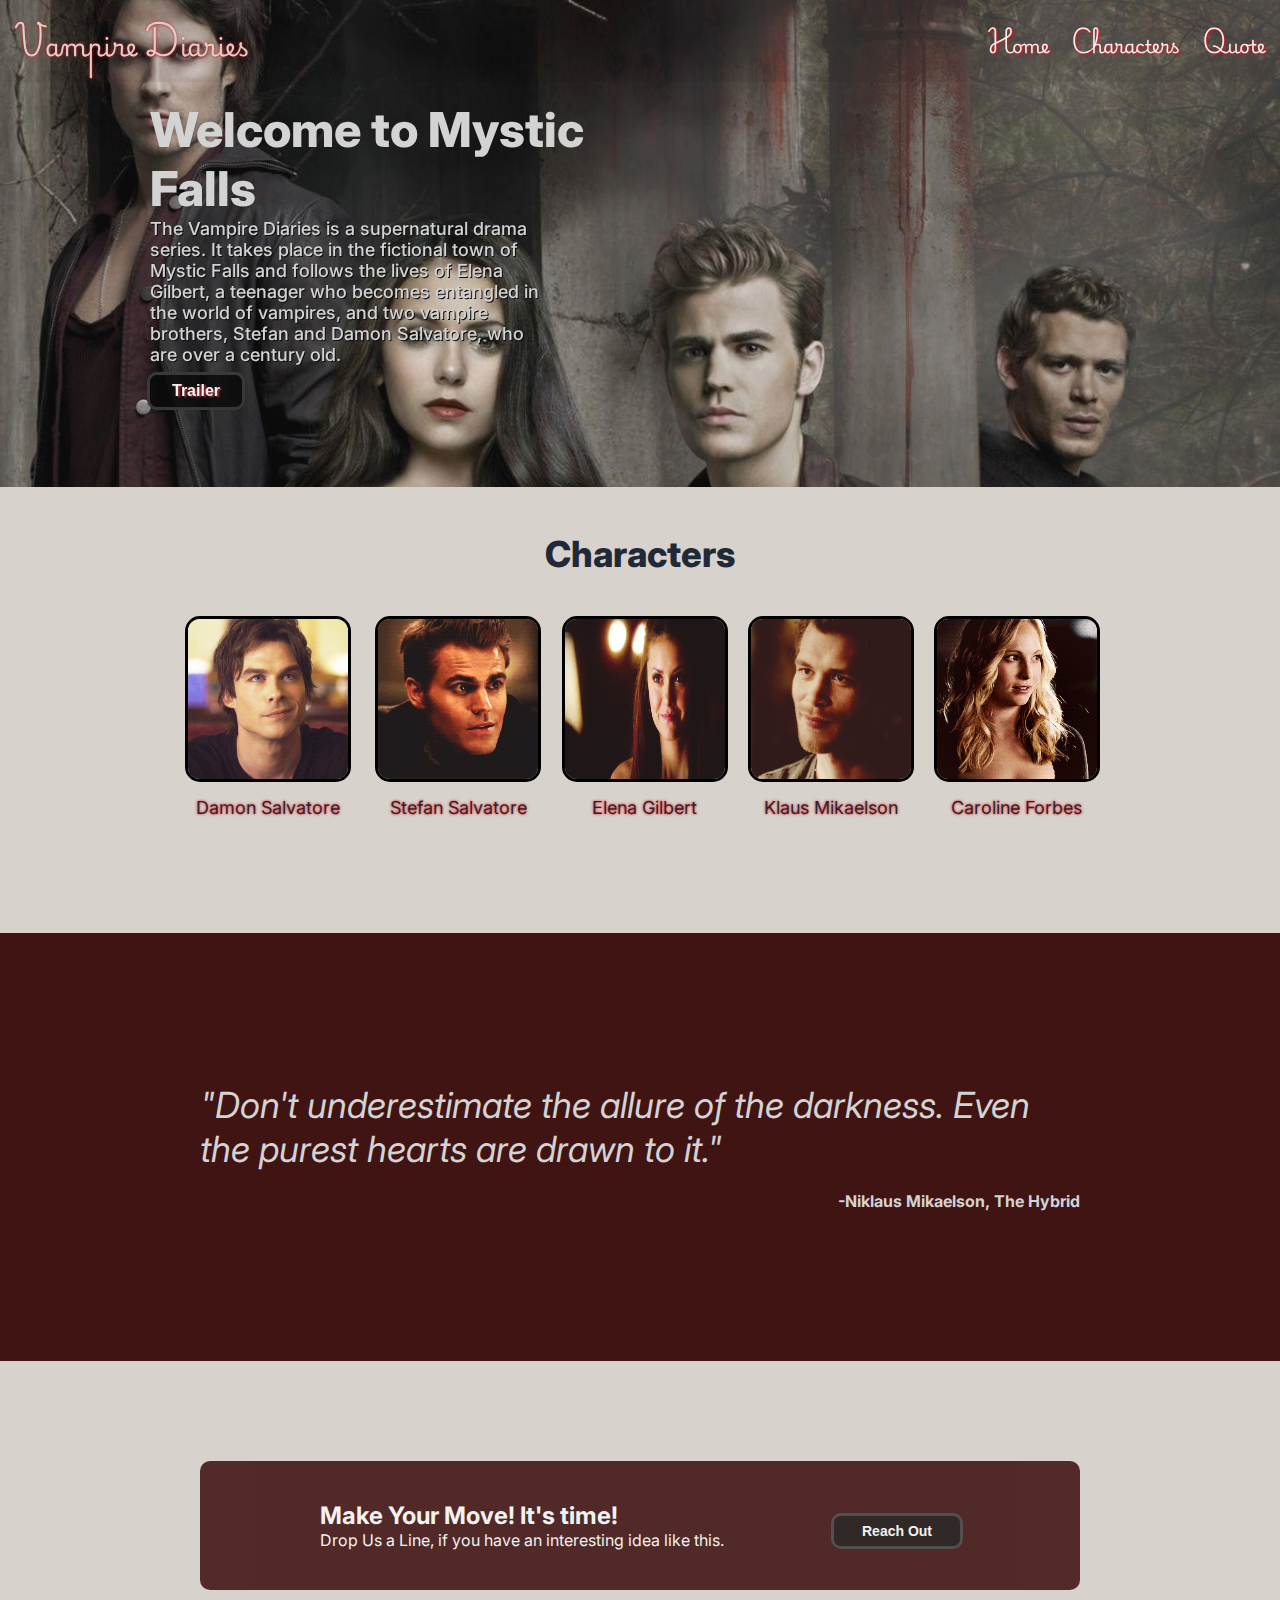
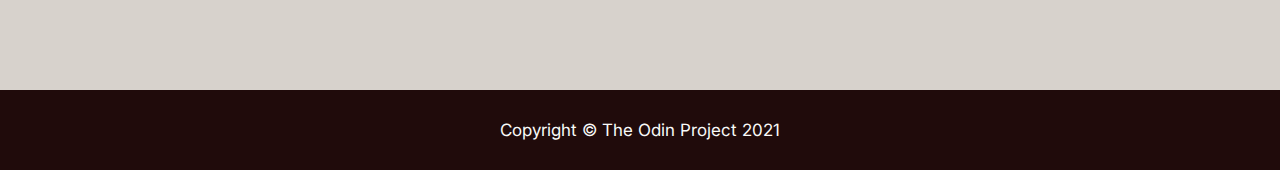
==== commit 4ec97f7a: "Minor changes" ====
--- a/index.html
+++ b/index.html
@@ -13,9 +13,9 @@
         <div class="header-top">
             <div class="header-logo">Vampire Diaries</div>
             <ul>
-                <li><a href="#">Home</a></li>
-                <li><a href="#characters">Characters</a></li>
-                <li><a href="#quote">Quote</a></li>
+                <li><a href="#" class="a-list">Home</a></li>
+                <li><a href="#characters" class="a-list">Characters</a></li>
+                <li><a href="#quote" class="a-list">Quote</a></li>
             </ul>
         </div>
         <div class="header-body">
@@ -26,10 +26,11 @@
                 <div class="title-sub">
                     The Vampire Diaries is a supernatural drama series. It takes place in the fictional town of Mystic Falls and follows the lives of Elena Gilbert, a teenager who becomes entangled in the world of vampires, and two vampire brothers, Stefan and Damon Salvatore, who are over a century old. 
                 </div>
-                <button>Trailer</button>
+                <button><a href="https://youtu.be/RO3Qp_XdR0w?feature=shared">Trailer</a></button>
             </div>
             <div class="header-right">
-                <img src="./images/hlo.png" alt="" srcset="">
+                <!-- optional -->
+                <!-- <img src="./images/hlo.png" alt="" srcset=""> -->
             </div>
         </div>
     </div>
@@ -67,10 +68,10 @@
     <div class="third-section">
         <div class="red-box">
             <div>
-                <h2>Call to action! It's time!</h2>
-                <span>Sign up for our product by clicking that button right over there!</span>
+                <h2>Make Your Move! It's time!</h2>
+                <span>Drop Us a Line, if you have an interesting idea like this.</span>
             </div>
-            <button class="red-box-button">Sign Up</button>
+            <button class="red-box-button">Reach Out</button>
         </div>
     </div>
     <div class="footer">
--- a/style.css
+++ b/style.css
@@ -49,7 +49,15 @@
     align-items: center;
 }
 
-a {
+a{
+    text-decoration: none;
+    color: #f5f3f4;
+    font-weight: 650;
+    text-shadow: 2px 1px 2px brown;
+    font-size: 16px;
+}
+
+.a-list {
     text-decoration: none;
     color: #f5f3f4;
     font-size: 18px;
@@ -90,7 +98,7 @@
 
 button {
     border-radius: 7px;
-    background-color: #6d6875b5;
+    background-color: rgba(0, 0, 0, 0.842);
     padding: 7px 22px;
     margin-top: 10px;
     border: none;
@@ -134,7 +142,7 @@
 }
 
 .square {
-    border: 2px solid #3882f6;
+    border: 3px solid black;
     height: 160px;
     width: 160px;
     border-radius: 15px;
@@ -143,6 +151,7 @@
 .sub-text {
     padding: 15px;
     font-size: 18px;
+    text-shadow: 0px 0px 3px red;
 }
 
 .second-section {
